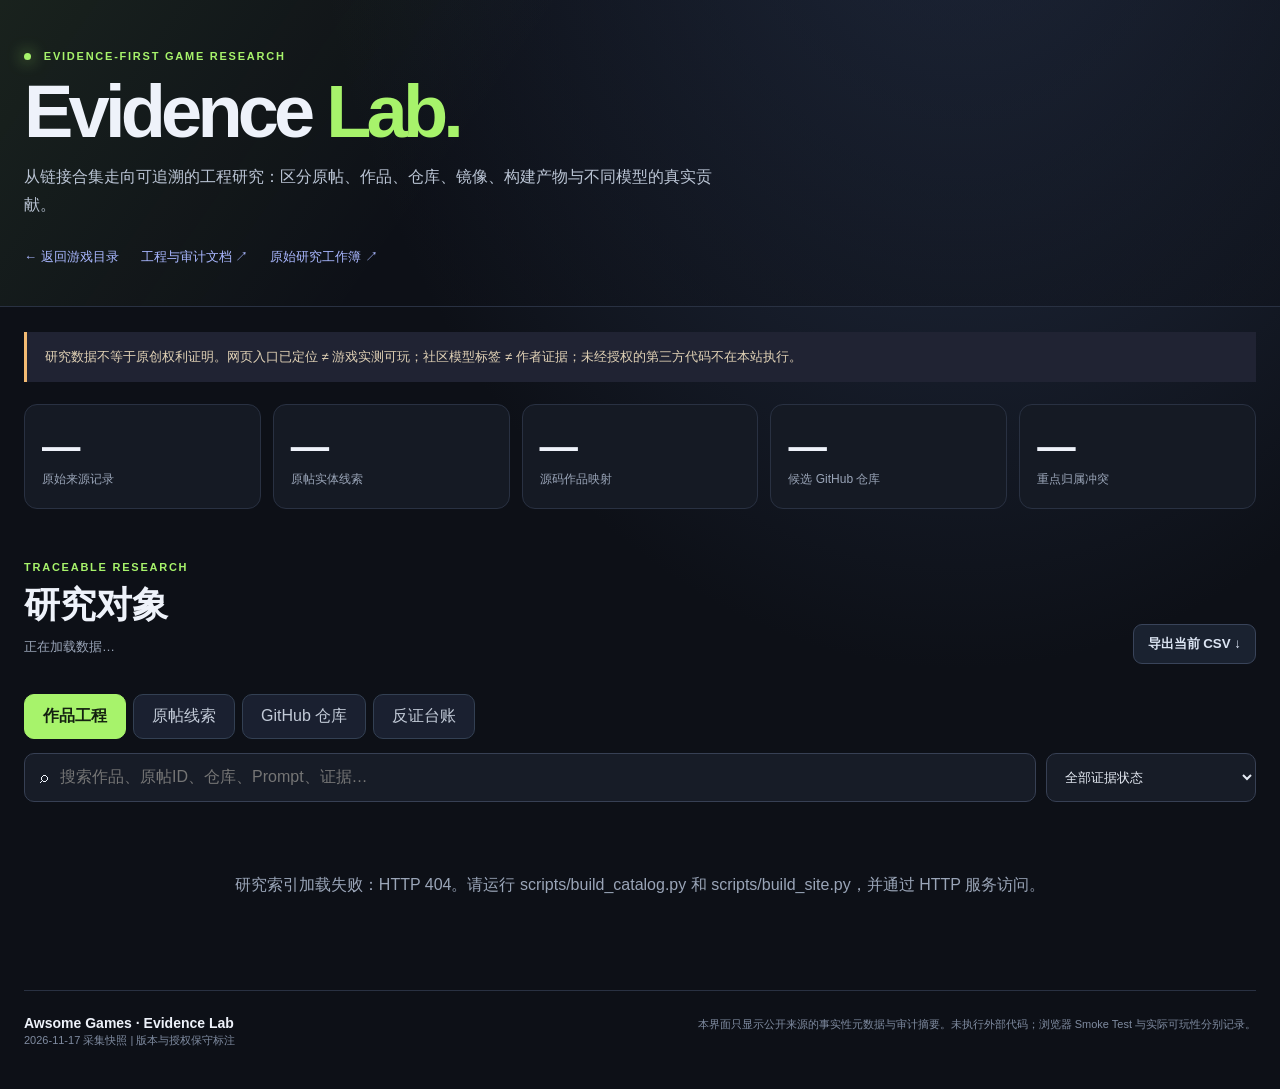
==== site/research.html @ abb35a8a "feat: reconcile Fable evidence entities and integrate auditable research lab" ====
<!doctype html>
<html lang="zh-CN">
<head>
<meta charset="utf-8">
<meta name="viewport" content="width=device-width, initial-scale=1">
<meta name="theme-color" content="#10131b">
<meta name="description" content="AI 创意游戏的原帖实体归并、源码入口、Prompt、模型归属和反证记录。">
<title>Evidence Lab · Awsome Games</title>
<link rel="stylesheet" href="./assets/style.css">
<link rel="stylesheet" href="./assets/research.css">
</head>
<body>
<header class="hero research-hero"><div class="hero-inner">
 <div class="eyebrow"><span class="pulse"></span> EVIDENCE-FIRST GAME RESEARCH</div>
 <h1>Evidence <span>Lab.</span></h1>
 <p class="hero-copy">从链接合集走向可追溯的工程研究：区分原帖、作品、仓库、镜像、构建产物与不同模型的真实贡献。</p>
 <div class="hero-links"><a href="./index.html">← 返回游戏目录</a><a href="https://github.com/1998x-stack/awsome-games/tree/main/docs" target="_blank" rel="noopener noreferrer">工程与审计文档 ↗</a><a href="https://docs.google.com/spreadsheets/d/1iIa0wVLh1ux-7y8VDlH9aZYsuIxpVBLz3LekmOwQtEY/edit" target="_blank" rel="noopener noreferrer">原始研究工作簿 ↗</a></div>
</div></header>
<main class="page-shell">
 <p class="lab-warning">研究数据不等于原创权利证明。网页入口已定位 ≠ 游戏实测可玩；社区模型标签 ≠ 作者证据；未经授权的第三方代码不在本站执行。</p>
 <section id="lab-stats" class="lab-stats" aria-label="研究统计">
  <div class="lab-stat"><strong id="n-source">—</strong><span>原始来源记录</span></div>
  <div class="lab-stat"><strong id="n-posts">—</strong><span>原帖实体线索</span></div>
  <div class="lab-stat"><strong id="n-works">—</strong><span>源码作品映射</span></div>
  <div class="lab-stat"><strong id="n-repos">—</strong><span>候选 GitHub 仓库</span></div>
  <div class="lab-stat"><strong id="n-claims">—</strong><span>重点归属冲突</span></div>
 </section>
 <section class="lab-head">
  <div><div class="section-kicker">TRACEABLE RESEARCH</div><h2>研究对象</h2><p id="lab-caption">正在加载数据…</p></div>
  <button id="lab-export" class="quiet-button" type="button">导出当前 CSV ↓</button>
 </section>
 <nav id="lab-tabs" class="lab-tabs" aria-label="研究对象分类">
  <button type="button" data-kind="works" aria-current="page">作品工程 <span id="count-works"></span></button>
  <button type="button" data-kind="posts">原帖线索 <span id="count-posts"></span></button>
  <button type="button" data-kind="repositories">GitHub 仓库 <span id="count-repositories"></span></button>
  <button type="button" data-kind="claims">反证台账 <span id="count-claims"></span></button>
 </nav>
 <div class="lab-filters">
  <label class="lab-search"><span aria-hidden="true">⌕</span><input id="lab-search" type="search" placeholder="搜索作品、原帖ID、仓库、Prompt、证据…" autocomplete="off"></label>
  <select id="lab-filter" aria-label="证据状态"><option value="">全部证据状态</option></select>
 </div>
 <div id="lab-status" class="lab-status" aria-live="polite"></div>
 <section id="lab-results" class="lab-results" aria-live="polite"><p class="lab-loading">数据载入中…</p></section>
 <div class="lab-more"><button id="lab-more" type="button" hidden>加载更多条目</button></div>
 <footer class="site-footer"><div><strong>Awsome Games · Evidence Lab</strong><span>2026-11-17 采集快照 | 版本与授权保守标注</span></div><p>本界面只显示公开来源的事实性元数据与审计摘要。未执行外部代码；浏览器 Smoke Test 与实际可玩性分别记录。</p></footer>
</main>
<dialog id="lab-detail" class="lab-dialog"><div class="lab-modal-head"><span class="section-kicker">EVIDENCE DETAIL</span><button type="button" id="lab-close" aria-label="关闭证据详情">✕</button></div><div id="lab-detail-body"></div></dialog>
<script src="./assets/research.js" defer></script>
</body>
</html>
---- site/assets/style.css ----
:root{color-scheme:dark;--bg:#0d1017;--panel:#151a24;--panel2:#1a202c;--line:#293142;--muted:#9aa5b8;--text:#eef2fa;--accent:#a7f36b;--accent2:#a9b7ff;--max:1240px;font-family:Inter,-apple-system,BlinkMacSystemFont,"Segoe UI","PingFang SC","Microsoft YaHei",sans-serif}*{box-sizing:border-box}body{margin:0;background:radial-gradient(ellipse at 75% -20%,#26324b 0,transparent 48%),var(--bg);color:var(--text);min-height:100vh}a{color:inherit}.hero{border-bottom:1px solid var(--line);background:linear-gradient(125deg,rgba(167,243,107,.08),transparent 38%),linear-gradient(0deg,rgba(13,16,23,.35),rgba(13,16,23,.35))}.hero-inner,.page-shell{width:min(var(--max),calc(100% - 48px));margin:0 auto}.hero-inner{padding:72px 0 54px}.eyebrow,.section-kicker{font-size:11px;letter-spacing:.16em;font-weight:800;color:var(--accent)}.pulse{display:inline-block;width:7px;height:7px;border-radius:50%;background:var(--accent);margin-right:8px;box-shadow:0 0 16px var(--accent)}h1{font-size:clamp(44px,7vw,82px);line-height:.98;letter-spacing:-.065em;margin:22px 0 18px;font-weight:850}h1 span{color:var(--accent)}.hero-copy{max-width:690px;color:#bac4d4;font-size:16px;line-height:1.8;margin:0}.hero-links{display:flex;gap:22px;flex-wrap:wrap;margin-top:28px}.hero-links a{font-size:13px;text-decoration:none;color:var(--accent2)}.hero-links a:hover{text-decoration:underline}.stats{display:grid;grid-template-columns:repeat(4,1fr);gap:12px;margin:28px 0 62px}.stat{background:linear-gradient(145deg,#1b2230,#131822);border:1px solid var(--line);border-radius:13px;padding:18px 20px}.stat strong{display:block;font-size:30px;letter-spacing:-.04em}.stat span{font-size:12px;color:var(--muted)}.catalog-head{display:flex;align-items:end;justify-content:space-between;gap:20px;margin-bottom:20px}.catalog-head h2{font-size:30px;letter-spacing:-.04em;margin:7px 0}.catalog-head p{font-size:13px;color:var(--muted);margin:0}.quiet-button,.load-more{border:1px solid #39445a;border-radius:9px;background:#1a2230;color:#dce5f3;padding:10px 14px;font-weight:650;cursor:pointer}.quiet-button:hover,.load-more:hover{border-color:var(--accent);color:var(--accent)}.filters{display:grid;grid-template-columns:minmax(240px,2fr) repeat(4,minmax(130px,1fr));gap:9px;padding:12px;border:1px solid var(--line);background:rgba(21,26,36,.82);border-radius:13px}.filters select,.search-box input{background:transparent;color:var(--text);border:0;outline:0;width:100%;min-width:0;font:inherit;font-size:13px}.filters select{padding:10px 8px;border:1px solid #30394a;border-radius:8px;background:#151b26}.filters select option{background:#151b26}.search-box{display:flex;align-items:center;gap:10px;padding:0 12px;border:1px solid #30394a;border-radius:8px;color:var(--muted)}.search-box span{font-size:23px}.search-box input::placeholder{color:#7e899c}.results-line{display:flex;justify-content:space-between;gap:16px;align-items:center;margin:17px 2px;color:var(--muted);font-size:12px}.legend{display:flex;align-items:center;gap:7px}.dot{display:inline-block;width:7px;height:7px;border-radius:50%;margin-left:8px}.dot-entry{background:var(--accent)}.dot-repo{background:var(--accent2)}.dot-demo{background:#e7b76a}.project-grid{display:grid;grid-template-columns:repeat(3,minmax(0,1fr));gap:13px}.project-card{display:flex;flex-direction:column;min-height:235px;padding:18px;border:1px solid var(--line);border-radius:13px;background:linear-gradient(155deg,rgba(28,35,49,.98),rgba(18,23,32,.98));transition:transform .16s,border-color .16s}.project-card:hover{transform:translateY(-2px);border-color:#52617b}.card-top{display:flex;justify-content:space-between;gap:10px;align-items:start}.card-id{font-size:10px;color:#78859a;letter-spacing:.08em}.model-tag{font-size:10px;color:var(--accent2);border:1px solid #404c69;border-radius:20px;padding:4px 7px;white-space:nowrap}.project-card h3{font-size:17px;line-height:1.35;margin:12px 0 8px;letter-spacing:-.02em}.card-desc{font-size:12px;line-height:1.65;color:#9eabbe;margin:0 0 13px;display:-webkit-box;-webkit-line-clamp:3;-webkit-box-orient:vertical;overflow:hidden;min-height:58px}.chips{display:flex;gap:6px;flex-wrap:wrap;margin-bottom:13px}.chip{font-size:10px;padding:4px 7px;border-radius:5px;background:#252d3c;color:#bac5d7}.chip.status-entry{background:rgba(167,243,107,.12);color:var(--accent)}.chip.status-repo{background:rgba(169,183,255,.12);color:var(--accent2)}.chip.status-demo{background:rgba(231,183,106,.12);color:#e7b76a}.card-foot{display:flex;align-items:center;justify-content:space-between;gap:10px;margin-top:auto;padding-top:12px;border-top:1px solid #293142}.creator{font-size:11px;color:#8592a7;overflow:hidden;text-overflow:ellipsis;white-space:nowrap}.card-actions{display:flex;gap:7px;flex-shrink:0}.card-actions button,.card-actions a{font:inherit;font-size:11px;text-decoration:none;border:1px solid #46536b;border-radius:7px;padding:7px 9px;background:#20293a;color:#dfe8f5;cursor:pointer}.card-actions .play-button{border-color:#8ecf5e;background:#a7f36b;color:#14200d;font-weight:800}.card-actions .play-button:disabled{opacity:.35;cursor:not-allowed}.card-actions button:hover,.card-actions a:hover{filter:brightness(1.15)}.loading,.empty-state{padding:52px;text-align:center;color:var(--muted);border:1px dashed #354056;border-radius:12px;grid-column:1/-1}.load-more-wrap{text-align:center;padding:24px}.site-footer{border-top:1px solid var(--line);margin-top:38px;padding:24px 0 40px;display:flex;justify-content:space-between;gap:30px}.site-footer strong,.site-footer span{display:block}.site-footer strong{font-size:14px}.site-footer span,.site-footer p{font-size:11px;color:#7f8ba0;line-height:1.7}.site-footer p{max-width:600px;margin:0}.play-dialog{width:min(1100px,calc(100vw - 28px));max-width:none;padding:0;border:1px solid #46516a;border-radius:15px;background:#10151e;color:var(--text);box-shadow:0 24px 100px #000b}.play-dialog::backdrop{background:#05070bd9;backdrop-filter:blur(6px)}.play-header{display:flex;justify-content:space-between;align-items:center;padding:16px 19px;border-bottom:1px solid var(--line)}.play-header h2{margin:5px 0 0;font-size:20px}.play-actions{display:flex;gap:12px;align-items:center}.play-actions a{font-size:12px;color:var(--accent2);text-decoration:none}.icon-button{width:34px;height:34px;border-radius:8px;border:1px solid var(--line);background:#1c2330;color:var(--text);cursor:pointer}.player-notice{padding:9px 18px;font-size:11px;color:#9ca9bc;background:#171e2a}.player-stage{height:min(72vh,720px);min-height:360px;background:#080a0e}.player-stage iframe{width:100%;height:100%;border:0;background:#090c12}.player-stage iframe:focus{outline:0}
@media(max-width:980px){.filters{grid-template-columns:repeat(2,minmax(0,1fr))}.search-box{grid-column:1/-1;min-height:43px}.project-grid{grid-template-columns:repeat(2,minmax(0,1fr))}}@media(max-width:620px){.hero-inner,.page-shell{width:min(100% - 28px,var(--max))}.hero-inner{padding:48px 0 40px}.stats{grid-template-columns:repeat(2,1fr);margin-bottom:42px}.stat strong{font-size:25px}.catalog-head{align-items:start;flex-direction:column}.filters{grid-template-columns:1fr}.search-box{grid-column:auto;min-height:44px}.project-grid{grid-template-columns:1fr}.results-line{align-items:start;flex-direction:column}.site-footer{flex-direction:column}.play-header{align-items:start}.play-actions{gap:8px}.player-stage{height:65vh;min-height:300px}}
---- site/assets/research.css ----
.research-hero .hero-inner{padding:50px 0 40px}.research-hero h1{font-size:clamp(45px,6vw,74px);margin:14px 0}.lab-warning{margin:25px 0 18px;border-left:3px solid #f3bb73;padding:13px 18px;background:#202333;color:#e1d2b6;font-size:13px;line-height:1.8}.lab-stats{display:grid;grid-template-columns:repeat(5,minmax(0,1fr));gap:12px;margin:22px 0 52px}.lab-stat{padding:20px 17px;background:var(--panel);border:1px solid var(--line);border-radius:13px}.lab-stat strong{display:block;font-size:clamp(25px,3vw,39px);letter-spacing:-.05em;color:var(--text);font-variant-numeric:tabular-nums}.lab-stat span{font-size:12px;color:var(--muted)}.lab-head{display:flex;align-items:end;justify-content:space-between;gap:22px}.lab-head h2{font-size:36px;margin:8px 0}.lab-head p{font-size:13px;color:var(--muted);margin:0 0 8px}.lab-tabs{display:flex;gap:7px;flex-wrap:wrap;margin:30px 0 14px}.lab-tabs button,.lab-more button{border:1px solid #334053;background:#1a2030;border-radius:10px;padding:11px 18px;color:#c2cad7;font:inherit;cursor:pointer}.lab-tabs button[aria-current="page"]{color:#132010;background:#a7f36b;border-color:#a7f36b;font-weight:800}.lab-tabs span{font-size:11px;opacity:.73}.lab-filters{display:flex;gap:10px;margin:12px 0}.lab-search{display:flex;align-items:center;gap:10px;border:1px solid #374054;background:#171c27;flex:1;border-radius:10px;padding:0 15px}.lab-search input{background:transparent;border:0;color:var(--text);outline:0;min-height:47px;width:100%;font:inherit}.lab-filters select{background:#171c27;border:1px solid #374054;color:#e5eaf3;border-radius:10px;padding:0 14px;min-width:210px}.lab-status{color:var(--muted);font-size:12px;margin:17px 0}.lab-results{display:grid;grid-template-columns:repeat(3,minmax(0,1fr));gap:15px}.lab-card{background:linear-gradient(160deg,#1a2230,#151a24);border:1px solid #323d51;border-radius:12px;padding:20px;display:flex;flex-direction:column;gap:12px;min-height:245px}.lab-card:hover{border-color:#586982}.lab-card-top{display:flex;justify-content:space-between;gap:8px;color:#97a8c0;font-size:11px;overflow-wrap:anywhere}.lab-card h3{font-size:18px;line-height:1.35;letter-spacing:-.02em;margin:0;overflow-wrap:anywhere}.lab-card .lab-desc{color:#aeb9ca;font-size:12px;line-height:1.65;margin:0;flex:1;overflow-wrap:anywhere}.lab-tags{display:flex;gap:6px;flex-wrap:wrap}.lab-tag{font-size:10px;padding:5px 8px;border-radius:7px;background:#252e41;color:#cad5e6;overflow-wrap:anywhere}.lab-tag.warn{background:#393027;color:#f1c487}.lab-card-foot{display:flex;align-items:center;justify-content:space-between;gap:8px;border-top:1px solid var(--line);padding-top:12px}.lab-card-foot button,.lab-card-foot a{font-size:12px;color:#bbcdf8;border:1px solid #405273;background:#20293a;border-radius:7px;padding:8px 10px;cursor:pointer;text-decoration:none}.lab-card-foot button:hover{border-color:#a7f36b}.lab-more{text-align:center;margin:22px auto}.lab-loading{grid-column:1/-1;padding:40px;color:var(--muted);text-align:center}.lab-dialog{width:min(920px,calc(100vw - 28px));max-height:90vh;overflow:auto;background:#131924;color:#e8edf6;border:1px solid #3c4a64;border-radius:15px;padding:20px 24px}.lab-dialog::backdrop{background:#080c16dc}.lab-modal-head{display:flex;align-items:center;justify-content:space-between}.lab-modal-head button{border:0;background:#293142;color:white;padding:9px 14px;border-radius:8px;cursor:pointer}.lab-detail-title{font-size:27px;line-height:1.25;margin:14px 0 5px;overflow-wrap:anywhere}.lab-detail-sub{font-size:12px;color:#92a0b5}.lab-dl{display:grid;grid-template-columns:185px minmax(0,1fr);gap:0;margin:22px 0}.lab-dl dt,.lab-dl dd{padding:13px 8px;margin:0;border-bottom:1px solid #2a3447;font-size:12px;line-height:1.6;overflow-wrap:anywhere;white-space:pre-wrap}.lab-dl dt{color:#a6b5c9}.lab-dl dd a{color:#afc0ff;display:inline-block;word-break:break-all}.lab-dl dd a+a{margin-left:6px}.lab-download-note{color:#abbbd1;font-size:12px;line-height:1.7}.lab-results:empty::before{content:"无匹配条目";color:var(--muted)}@media(max-width:1050px){.lab-results{grid-template-columns:repeat(2,1fr)}.lab-stats{grid-template-columns:repeat(3,1fr)}}@media(max-width:650px){.lab-results{grid-template-columns:1fr}.lab-stats{grid-template-columns:repeat(2,1fr)}.lab-head{align-items:start;flex-direction:column}.lab-filters{flex-direction:column}.lab-filters select{min-height:44px}.lab-dl{grid-template-columns:1fr}.lab-dl dt{padding-bottom:2px;border:0}.lab-dl dd{padding-top:3px}.lab-tabs button{flex:1}}
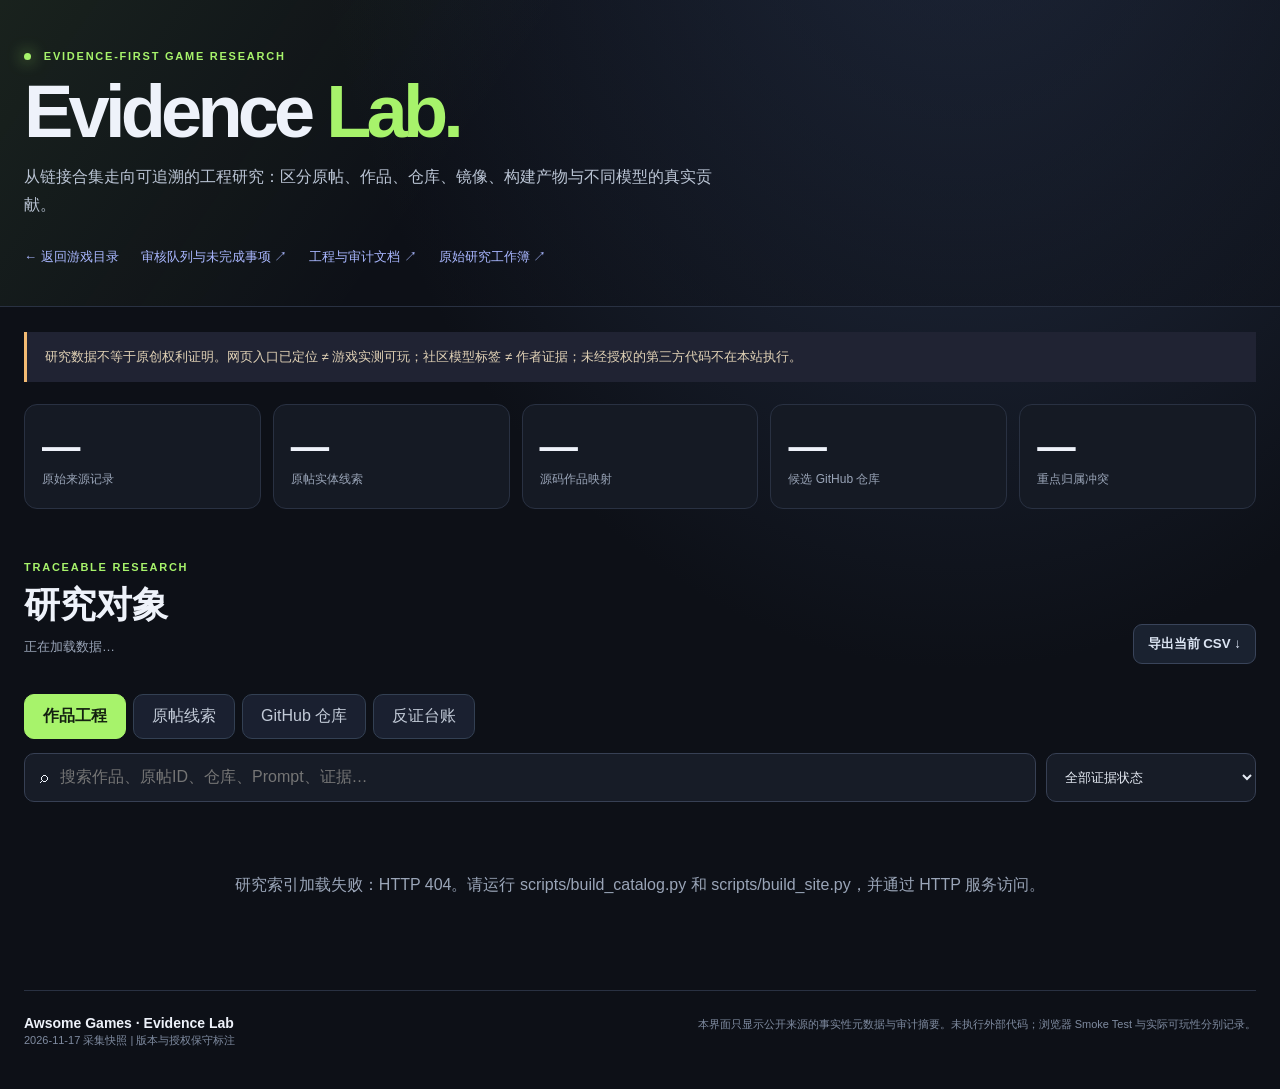
==== commit 4f215bc8: "feat: add read-only evidence review dashboard and scheduled upstream drift checks" ====
--- a/site/research.html
+++ b/site/research.html
@@ -14,7 +14,7 @@
  <div class="eyebrow"><span class="pulse"></span> EVIDENCE-FIRST GAME RESEARCH</div>
  <h1>Evidence <span>Lab.</span></h1>
  <p class="hero-copy">从链接合集走向可追溯的工程研究：区分原帖、作品、仓库、镜像、构建产物与不同模型的真实贡献。</p>
- <div class="hero-links"><a href="./index.html">← 返回游戏目录</a><a href="https://github.com/1998x-stack/awsome-games/tree/main/docs" target="_blank" rel="noopener noreferrer">工程与审计文档 ↗</a><a href="https://docs.google.com/spreadsheets/d/1iIa0wVLh1ux-7y8VDlH9aZYsuIxpVBLz3LekmOwQtEY/edit" target="_blank" rel="noopener noreferrer">原始研究工作簿 ↗</a></div>
+ <div class="hero-links"><a href="./index.html">← 返回游戏目录</a><a href="./review.html">审核队列与未完成事项 ↗</a><a href="https://github.com/1998x-stack/awsome-games/tree/main/docs" target="_blank" rel="noopener noreferrer">工程与审计文档 ↗</a><a href="https://docs.google.com/spreadsheets/d/1iIa0wVLh1ux-7y8VDlH9aZYsuIxpVBLz3LekmOwQtEY/edit" target="_blank" rel="noopener noreferrer">原始研究工作簿 ↗</a></div>
 </div></header>
 <main class="page-shell">
  <p class="lab-warning">研究数据不等于原创权利证明。网页入口已定位 ≠ 游戏实测可玩；社区模型标签 ≠ 作者证据；未经授权的第三方代码不在本站执行。</p>
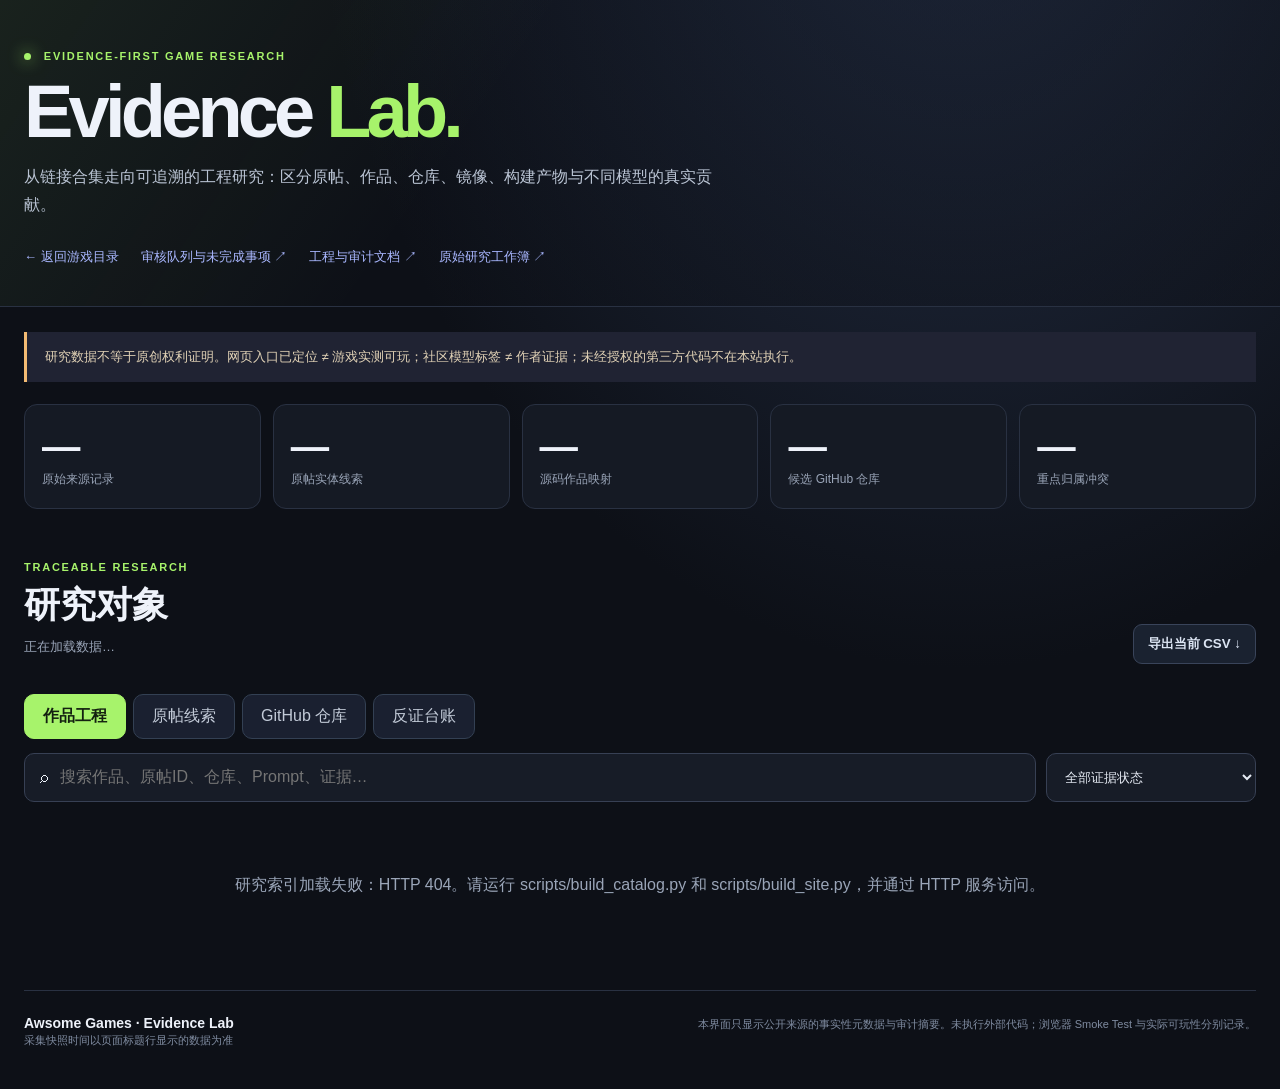
==== commit 005dc5c5: "fix(M1/M3/M5): restore provenance fidelity, idempotent rebuild and cross-page evidence links Milesto" ====
--- a/site/research.html
+++ b/site/research.html
@@ -42,7 +42,7 @@
  <div id="lab-status" class="lab-status" aria-live="polite"></div>
  <section id="lab-results" class="lab-results" aria-live="polite"><p class="lab-loading">数据载入中…</p></section>
  <div class="lab-more"><button id="lab-more" type="button" hidden>加载更多条目</button></div>
- <footer class="site-footer"><div><strong>Awsome Games · Evidence Lab</strong><span>2026-11-17 采集快照 | 版本与授权保守标注</span></div><p>本界面只显示公开来源的事实性元数据与审计摘要。未执行外部代码；浏览器 Smoke Test 与实际可玩性分别记录。</p></footer>
+ <footer class="site-footer"><div><strong>Awsome Games · Evidence Lab</strong><span>采集快照时间以页面标题行显示的数据为准</span></div><p>本界面只显示公开来源的事实性元数据与审计摘要。未执行外部代码；浏览器 Smoke Test 与实际可玩性分别记录。</p></footer>
 </main>
 <dialog id="lab-detail" class="lab-dialog"><div class="lab-modal-head"><span class="section-kicker">EVIDENCE DETAIL</span><button type="button" id="lab-close" aria-label="关闭证据详情">✕</button></div><div id="lab-detail-body"></div></dialog>
 <script src="./assets/research.js" defer></script>
